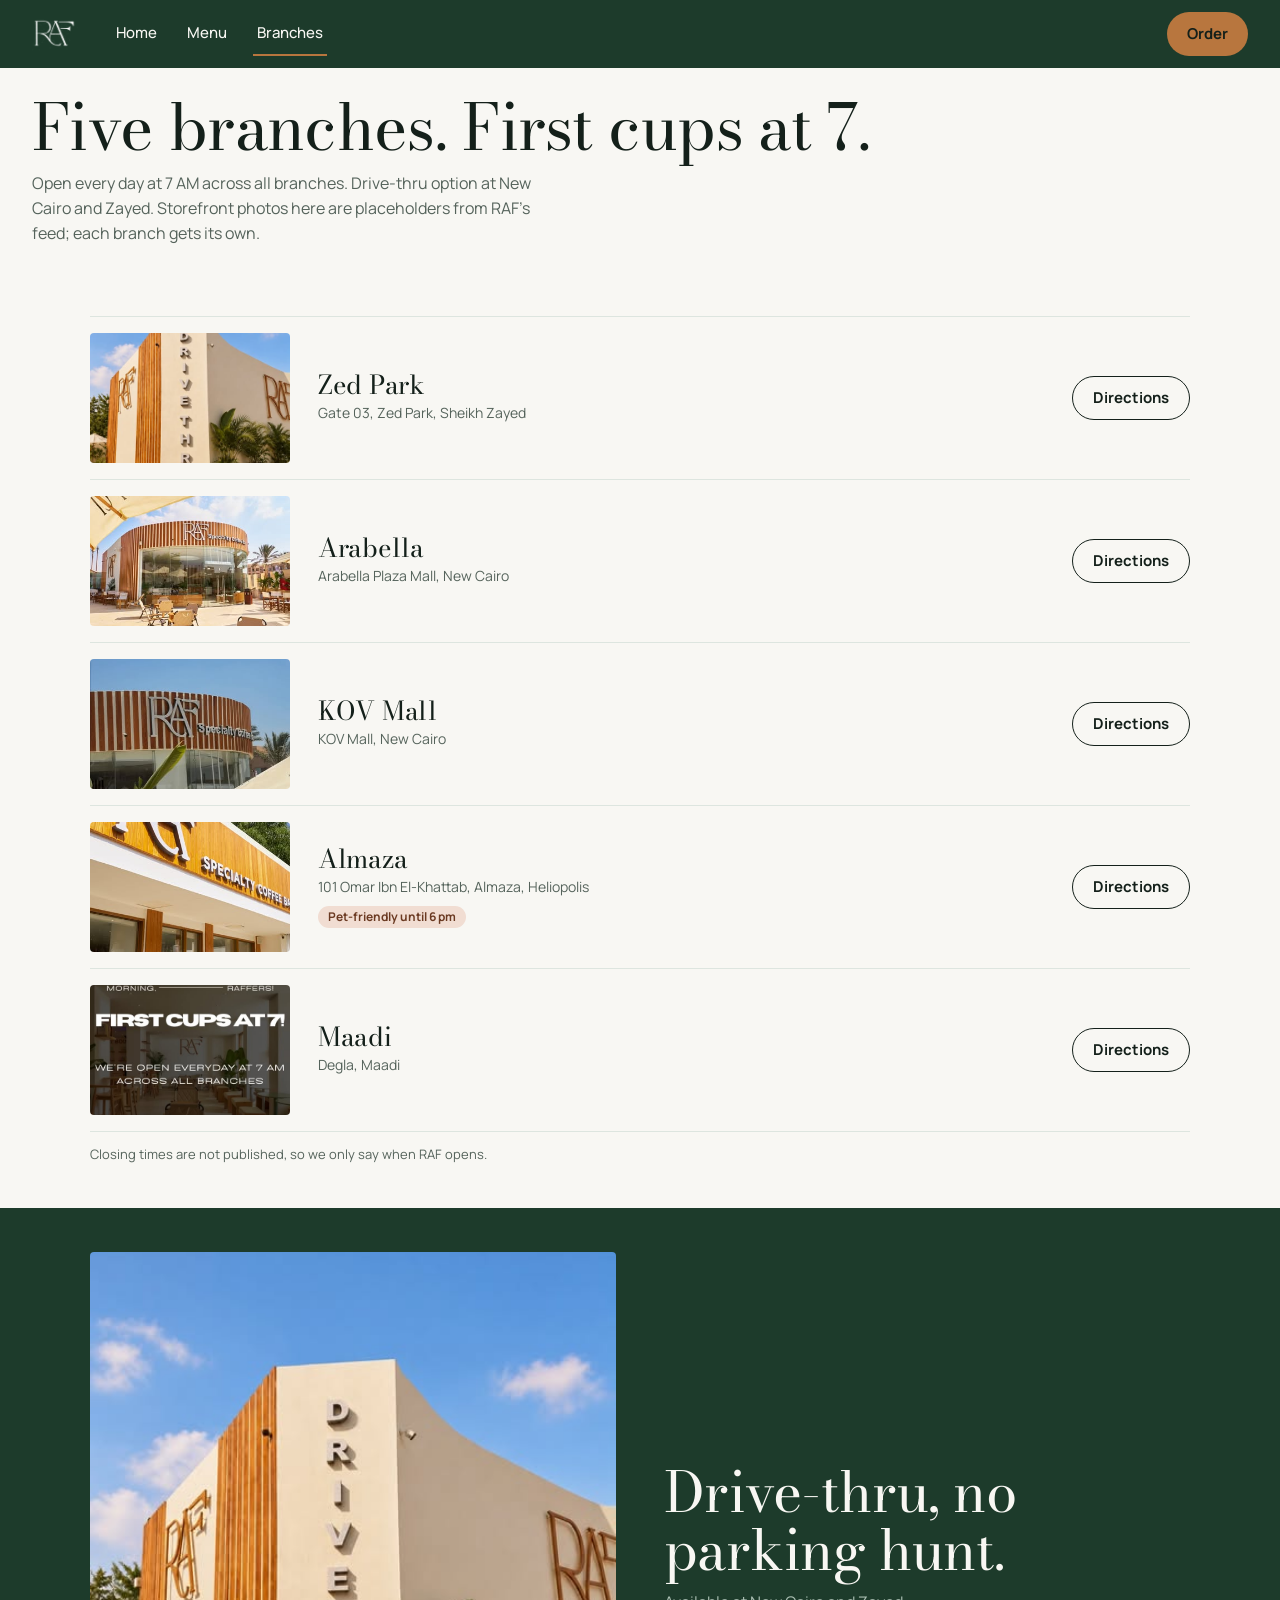
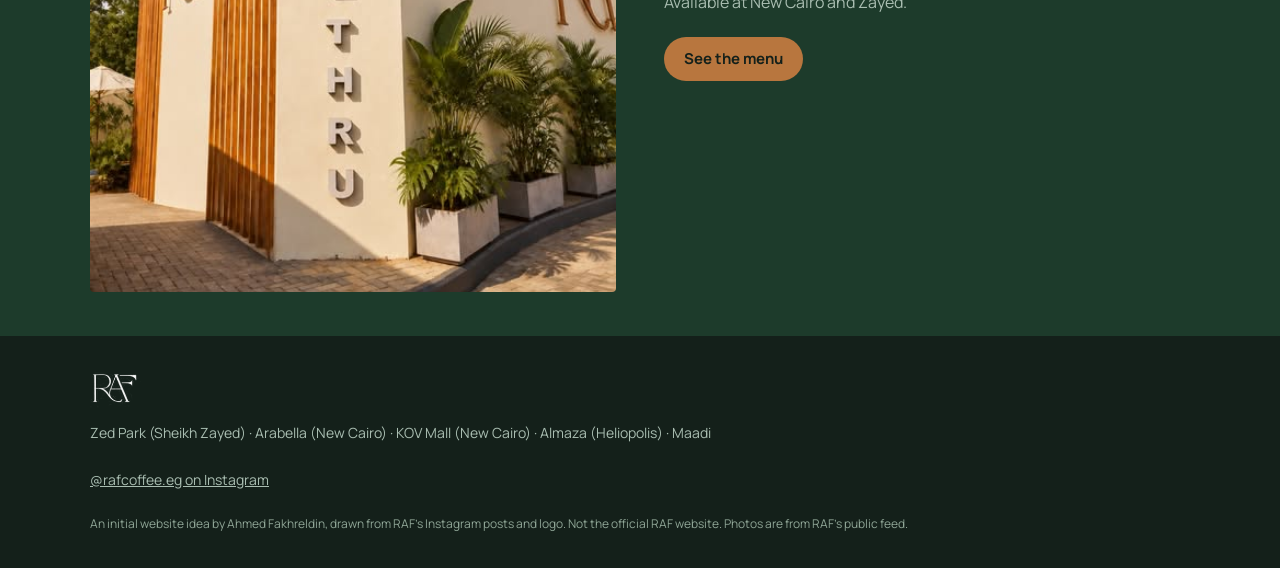
==== branches.html @ 0b595aea "RAF Specialty Coffee website preview (home, menu, branches) Co-Authored-By: Claude Sonnet 5.5 <norep" ====
<!doctype html>
<html lang="en">
<head>
<meta charset="utf-8">
<meta name="viewport" content="width=device-width,initial-scale=1">
<title>Branches | RAF Specialty Coffee</title>
<meta name="description" content="Five RAF Specialty Coffee branches: Zed Park, Arabella, KOV Mall, Almaza and Maadi.">
<link rel="icon" href="img/raf-logo.jpg">
<link rel="stylesheet" href="fonts.css">
<link rel="stylesheet" href="style.css">
</head>
<body>
<a class="sr" href="#main">Skip to content</a>
<header class="top">
<a class="logo" href="index.html" aria-label="RAF Specialty Coffee, home"><img src="img/raf-mark-white.png" alt="RAF" width="46" height="34"></a>
<nav aria-label="Main"><a href="index.html">Home</a><a href="menu.html">Menu</a><a href="branches.html" aria-current="page">Branches</a></nav>
<span class="sp"></span>
<a class="btn" href="https://www.talabat.com/egypt/raf-specialty-coffee" target="_blank" rel="noopener">Order</a>
<button class="burger" aria-label="Open menu" aria-expanded="false"><span></span></button>
</header>
<div class="drawer" role="dialog" aria-modal="true" aria-label="Menu">
<div class="row"><img src="img/raf-mark-white.png" alt="RAF" width="46" height="34" style="height:34px;width:auto"><button class="x" aria-label="Close menu">&times;</button></div>
<nav aria-label="Mobile">
<a href="index.html">Home</a><a href="menu.html">Menu</a><a href="branches.html">Branches</a>
</nav>
<p>Open every day from 7 AM, all five branches.</p>
</div>
<main id="main"><div class="greet"><h1>Five branches. First cups at 7.</h1><p class="sub">Open every day at 7 AM across all branches. Drive-thru option at New Cairo and Zayed. Storefront photos here are placeholders from RAF's feed; each branch gets its own.</p></div>
<section><div class="wrap"><h2 class="sr">All five branches</h2><div class="br">
<div class="brow"><img src="img/photo-09.jpg" alt="RAF storefront" width="200" height="130" loading="lazy"><div><h3>Zed Park</h3><p>Gate 03, Zed Park, Sheikh Zayed</p></div><a class="btn line" href="https://maps.app.goo.gl/PTEWyUyP9gKkPRDW9?g_st=com.google.maps.preview.copy" target="_blank" rel="noopener" aria-label="Directions to RAF Zed Park">Directions</a></div>
<div class="brow"><img src="img/photo-02.jpg" alt="RAF storefront" width="200" height="130" loading="lazy"><div><h3>Arabella</h3><p>Arabella Plaza Mall, New Cairo</p></div><a class="btn line" href="https://maps.app.goo.gl/kkiCXbD1SZbp9gvc9?g_st=iw" target="_blank" rel="noopener" aria-label="Directions to RAF Arabella">Directions</a></div>
<div class="brow"><img src="img/photo-08.jpg" alt="RAF storefront" width="200" height="130" loading="lazy"><div><h3>KOV Mall</h3><p>KOV Mall, New Cairo</p></div><a class="btn line" href="https://maps.app.goo.gl/p1Vdpnx9SvE4T423A?g_st=com.google.maps.preview.copy" target="_blank" rel="noopener" aria-label="Directions to RAF KOV Mall">Directions</a></div>
<div class="brow"><img src="img/photo-05.jpg" alt="RAF storefront" width="200" height="130" loading="lazy"><div><h3>Almaza</h3><p>101 Omar Ibn El-Khattab, Almaza, Heliopolis</p><span class="tag">Pet-friendly until 6 pm</span></div><a class="btn line" href="https://maps.app.goo.gl/NqkQB29h6zpN6PwXA?g_st=com.google.maps.preview.copy" target="_blank" rel="noopener" aria-label="Directions to RAF Almaza">Directions</a></div>
<div class="brow"><img src="img/photo-01.jpg" alt="RAF storefront" width="200" height="130" loading="lazy"><div><h3>Maadi</h3><p>Degla, Maadi</p></div><a class="btn line" href="https://maps.app.goo.gl/ExQRwecVbChes9Je6?g_st=ipc" target="_blank" rel="noopener" aria-label="Directions to RAF Maadi">Directions</a></div>
</div>
<p class="note">Closing times are not published, so we only say when RAF opens.</p></div></section>
<section class="band"><div class="wrap two"><img src="img/photo-09.jpg" alt="RAF drive-thru building with a vertical DRIVE THRU sign" width="480" height="640" loading="lazy"><div><h2>Drive-thru, no parking hunt.</h2><p class="sub">Available at New Cairo and Zayed.</p><div class="cta-row"><a class="btn" href="menu.html">See the menu</a></div></div></div></section>
</main>
<footer><div class="wrap">
<img src="img/raf-mark-white.png" alt="RAF Specialty Coffee" width="51" height="38">
<div>Zed Park (Sheikh Zayed) &middot; Arabella (New Cairo) &middot; KOV Mall (New Cairo) &middot; Almaza (Heliopolis) &middot; Maadi</div>
<div><a href="https://www.instagram.com/rafcoffee.eg/" target="_blank" rel="noopener">@rafcoffee.eg on Instagram</a></div>
<div class="prev">An initial website idea by Ahmed Fakhreldin, drawn from RAF's Instagram posts and logo. Not the official RAF website. Photos are from RAF's public feed.</div>
</div></footer>
<script src="app.js"></script>
</body>
</html>
---- fonts.css ----
@font-face{font-family:"Bodoni Moda";font-weight:400;font-style:normal;font-display:swap;src:url(fonts/bodoni-moda-latin-400-normal.woff2) format("woff2")}
@font-face{font-family:"Bodoni Moda";font-weight:400;font-style:italic;font-display:swap;src:url(fonts/bodoni-moda-latin-400-italic.woff2) format("woff2")}
@font-face{font-family:"Bodoni Moda";font-weight:500;font-style:normal;font-display:swap;src:url(fonts/bodoni-moda-latin-500-normal.woff2) format("woff2")}
@font-face{font-family:"Manrope";font-weight:400;font-style:normal;font-display:swap;src:url(fonts/manrope-latin-400-normal.woff2) format("woff2")}
@font-face{font-family:"Manrope";font-weight:500;font-style:normal;font-display:swap;src:url(fonts/manrope-latin-500-normal.woff2) format("woff2")}
@font-face{font-family:"Manrope";font-weight:700;font-style:normal;font-display:swap;src:url(fonts/manrope-latin-700-normal.woff2) format("woff2")}
---- style.css ----
:root{--green:#1D3B2B;--oak:#B8763E;--plaster:#F8F7F3;--tile:#D59D82;--ink:#14201A;--mist:#DDE5DF;--mute-g:#A9BDB1;--mute:#55635B;--r:4px}
*{box-sizing:border-box;margin:0}
html{scroll-behavior:smooth;-webkit-text-size-adjust:100%}
body{background:var(--plaster);color:var(--ink);font:400 16px/1.55 "Manrope",system-ui,sans-serif;overflow-x:hidden}
img{display:block;max-width:100%}
a{color:inherit}
:focus-visible{outline:3px solid var(--oak);outline-offset:3px;border-radius:2px}
.sr{position:absolute;width:1px;height:1px;overflow:hidden;clip:rect(0 0 0 0)}
h1,h2,h3{font-family:"Bodoni Moda",Georgia,serif;font-weight:400;line-height:1.05;letter-spacing:-.01em}
/* header */
.top{position:sticky;top:0;z-index:20;background:var(--green);color:var(--plaster);display:flex;align-items:center;gap:10px;padding:10px 16px;min-height:60px}
.top .logo{display:flex;align-items:center;min-height:44px;min-width:44px;flex:none}
.top .logo img{height:34px;width:auto}
.top nav{display:none;margin-left:24px;gap:22px}
.top nav a{text-decoration:none;font-weight:500;font-size:15px;min-height:44px;min-width:44px;justify-content:center;display:inline-flex;align-items:center;padding:0 4px;border-bottom:2px solid transparent}
.top nav a[aria-current=page],.top nav a:hover{border-color:var(--oak)}
.top .sp{flex:1}
.btn{display:inline-flex;align-items:center;justify-content:center;min-height:44px;padding:0 20px;border-radius:999px;background:var(--oak);color:var(--ink);font-weight:700;font-size:15px;text-decoration:none;border:0;cursor:pointer;font-family:inherit}
.btn:hover{background:#C98850}
.btn.line{background:none;border:1.5px solid currentColor;color:inherit}
.btn.line:hover{background:var(--green);color:var(--plaster);border-color:var(--green)}
.burger{width:44px;height:44px;border:0;background:none;color:inherit;cursor:pointer;display:grid;place-items:center}
.burger span,.burger span:before,.burger span:after{display:block;width:22px;height:2px;background:currentColor;content:"";position:relative}
.burger span:before{top:-7px;position:absolute}.burger span:after{top:7px;position:absolute}
.drawer{position:fixed;inset:0;z-index:40;background:var(--green);color:var(--plaster);padding:16px;display:none;flex-direction:column}
.drawer.open{display:flex}
.drawer .row{display:flex;justify-content:space-between;align-items:center;min-height:44px}
.drawer nav{display:flex;flex-direction:column;margin-top:32px}
.drawer nav a{font:400 40px/1.1 "Bodoni Moda",serif;text-decoration:none;padding:14px 0;border-bottom:1px solid #35553f}
.drawer p{margin-top:auto;color:var(--mute-g);font-size:14px}
.x{width:44px;height:44px;border:0;background:none;color:inherit;font-size:30px;cursor:pointer}
/* hero: slat shutter */
.hero{position:relative;background:var(--green);color:var(--plaster);overflow:hidden}
.hero .photo{position:relative;height:56vh;min-height:340px;max-height:620px}
.hero .photo img{width:100%;height:100%;object-fit:cover;object-position:50% 38%}
.slats{position:absolute;inset:0;display:grid;grid-template-columns:repeat(10,1fr);pointer-events:none}
.slats i{background:var(--oak);border-right:1px solid #9c6230;transform-origin:top;animation:roll .9s cubic-bezier(.65,0,.25,1) both;animation-delay:calc(var(--i)*70ms + .2s)}
@keyframes roll{to{transform:scaleY(0)}}
.hero .copy{padding:28px 16px 34px;max-width:1100px;margin:0 auto}
.hero h1{font-size:clamp(44px,11vw,104px)}
.hero p.lead{margin-top:14px;font-size:18px;max-width:34ch;color:#DCE7E0}
.status{display:inline-flex;align-items:center;gap:8px;margin-top:20px;padding:8px 14px;border:1px solid #6E8F7B;border-radius:999px;font-size:14px;font-weight:500}
.status b{width:9px;height:9px;border-radius:50%;background:var(--tile)}
.status.open b{background:#7bd08f}
.cta-row{display:flex;flex-wrap:wrap;gap:10px;margin-top:22px}
.cta-row .btn.line{color:var(--plaster)}
.cta-row .btn.line:hover{background:var(--plaster);color:var(--green);border-color:var(--plaster)}
/* slat divider */
.slatline{height:10px;background:repeating-linear-gradient(90deg,var(--oak) 0 14px,#9c6230 14px 15px,var(--oak) 15px 28px)}
section{padding:44px 16px}
.wrap{max-width:1100px;margin:0 auto}
h2{font-size:clamp(32px,7vw,56px)}
.sub{margin-top:10px;color:var(--mute);max-width:52ch}
/* portrait cards */
.cards{display:flex;gap:14px;overflow-x:auto;scroll-snap-type:x mandatory;scroll-padding:0 16px;margin:26px -16px 0;padding:0 16px 6px;scrollbar-width:none}
.cards::-webkit-scrollbar{display:none}
.pc{flex:0 0 min(64vw,260px);scroll-snap-align:start;text-decoration:none}
.pc img{width:100%;aspect-ratio:4/5;object-fit:cover;border-radius:var(--r)}
.pc h3{font-size:26px;margin-top:12px}
.pc p{font-size:14px;color:var(--mute);margin-top:2px}
/* branches */
.br{display:grid;gap:0;margin-top:22px}
.brow{display:grid;grid-template-columns:104px 1fr;gap:16px;padding:16px 0;border-top:1px solid var(--mist);align-items:center}
.brow:last-child{border-bottom:1px solid var(--mist)}
.brow img{width:104px;height:104px;object-fit:cover;border-radius:var(--r)}
.brow .btn{grid-column:2;justify-self:start}
.brow h3{font-size:26px}
.brow p{font-size:14px;color:var(--mute);margin-top:4px}
.tag{display:inline-block;margin-top:8px;margin-right:6px;padding:2px 10px;border-radius:999px;background:#F1DDD2;color:#6b3a22;font-size:12px;font-weight:700}
.tag.g{background:var(--mist);color:var(--green)}
/* dark band */
.band{background:var(--green);color:var(--plaster)}
.band .sub{color:var(--mute-g)}
.band .two{display:grid;gap:22px}
.band img{width:100%;border-radius:var(--r);aspect-ratio:4/3;object-fit:cover}
/* menu */
.chips{position:sticky;top:60px;z-index:15;background:var(--plaster);display:flex;gap:8px;overflow-x:auto;padding:10px 16px;border-bottom:1px solid var(--mist);scrollbar-width:none}
.chips::-webkit-scrollbar{display:none}
.chip{flex:none;min-height:44px;padding:0 18px;border-radius:999px;border:1.5px solid var(--green);background:none;color:var(--green);font:700 14px "Manrope";cursor:pointer;text-decoration:none;display:inline-flex;align-items:center}
.chip.on{background:var(--green);color:var(--plaster)}
.greet{padding:26px 16px 4px}
.greet h1{font-size:clamp(36px,9vw,64px)}
.cat{padding:34px 16px 6px;scroll-margin-top:130px}
.cat .head{display:grid;gap:16px}
.cat .head img{width:100%;aspect-ratio:4/5;max-height:420px;object-fit:cover;border-radius:var(--r)}
.items{margin-top:14px;max-width:720px}
.it{display:flex;justify-content:space-between;gap:16px;padding:14px 0;border-top:1px solid var(--mist)}
.it b{font-weight:700}.it span{color:var(--mute);font-size:14px;display:block}
.it em{font-style:normal;font-weight:700;white-space:nowrap}
.note{font-size:13px;color:var(--mute);margin-top:12px}
.pick{display:grid;gap:12px;margin-top:20px}
.pick a{display:block;padding:18px;border:1.5px solid var(--green);border-radius:var(--r);text-decoration:none}
.pick a:hover{background:var(--green);color:var(--plaster)}
.pick h3{font-size:24px}.pick p{font-size:14px;margin-top:2px}
footer{background:var(--ink);color:var(--mute-g);padding:34px 16px;font-size:14px}
footer .wrap{display:grid;gap:14px}
footer img{height:38px;width:auto}
footer a{display:inline-flex;align-items:center;min-height:44px}
footer .prev{color:#8fa596;font-size:12px}
@media(min-width:760px){
 .top{padding:12px 32px}.top nav{display:flex}.burger{display:none}
 section,.greet,.cat{padding-left:32px;padding-right:32px}
 .cards{margin:26px 0 0;padding:0;overflow:visible}.pc{flex:1}
 .brow{grid-template-columns:200px 1fr auto;gap:28px}.brow .btn{grid-column:auto;justify-self:end}.brow img{width:200px;height:130px}
 .band .two{grid-template-columns:1fr 1fr;align-items:center;gap:48px}
 .cat .head{grid-template-columns:320px 1fr;align-items:end;gap:32px}
 .chips{padding:10px 32px}
 .hero{display:grid;grid-template-columns:1fr minmax(360px,520px);min-height:0}
 .hero .photo{order:2;height:clamp(560px,80vh,720px);max-height:none}.hero .photo img{position:absolute;inset:0}
 .hero .copy{order:1;align-self:end;padding:48px 40px 64px max(32px,calc((100vw - 1100px)/2));margin:0;max-width:none}
 .pick{grid-template-columns:repeat(3,1fr)}
}
@media(prefers-reduced-motion:reduce){.slats i{animation:none;transform:scaleY(0)}html{scroll-behavior:auto}}
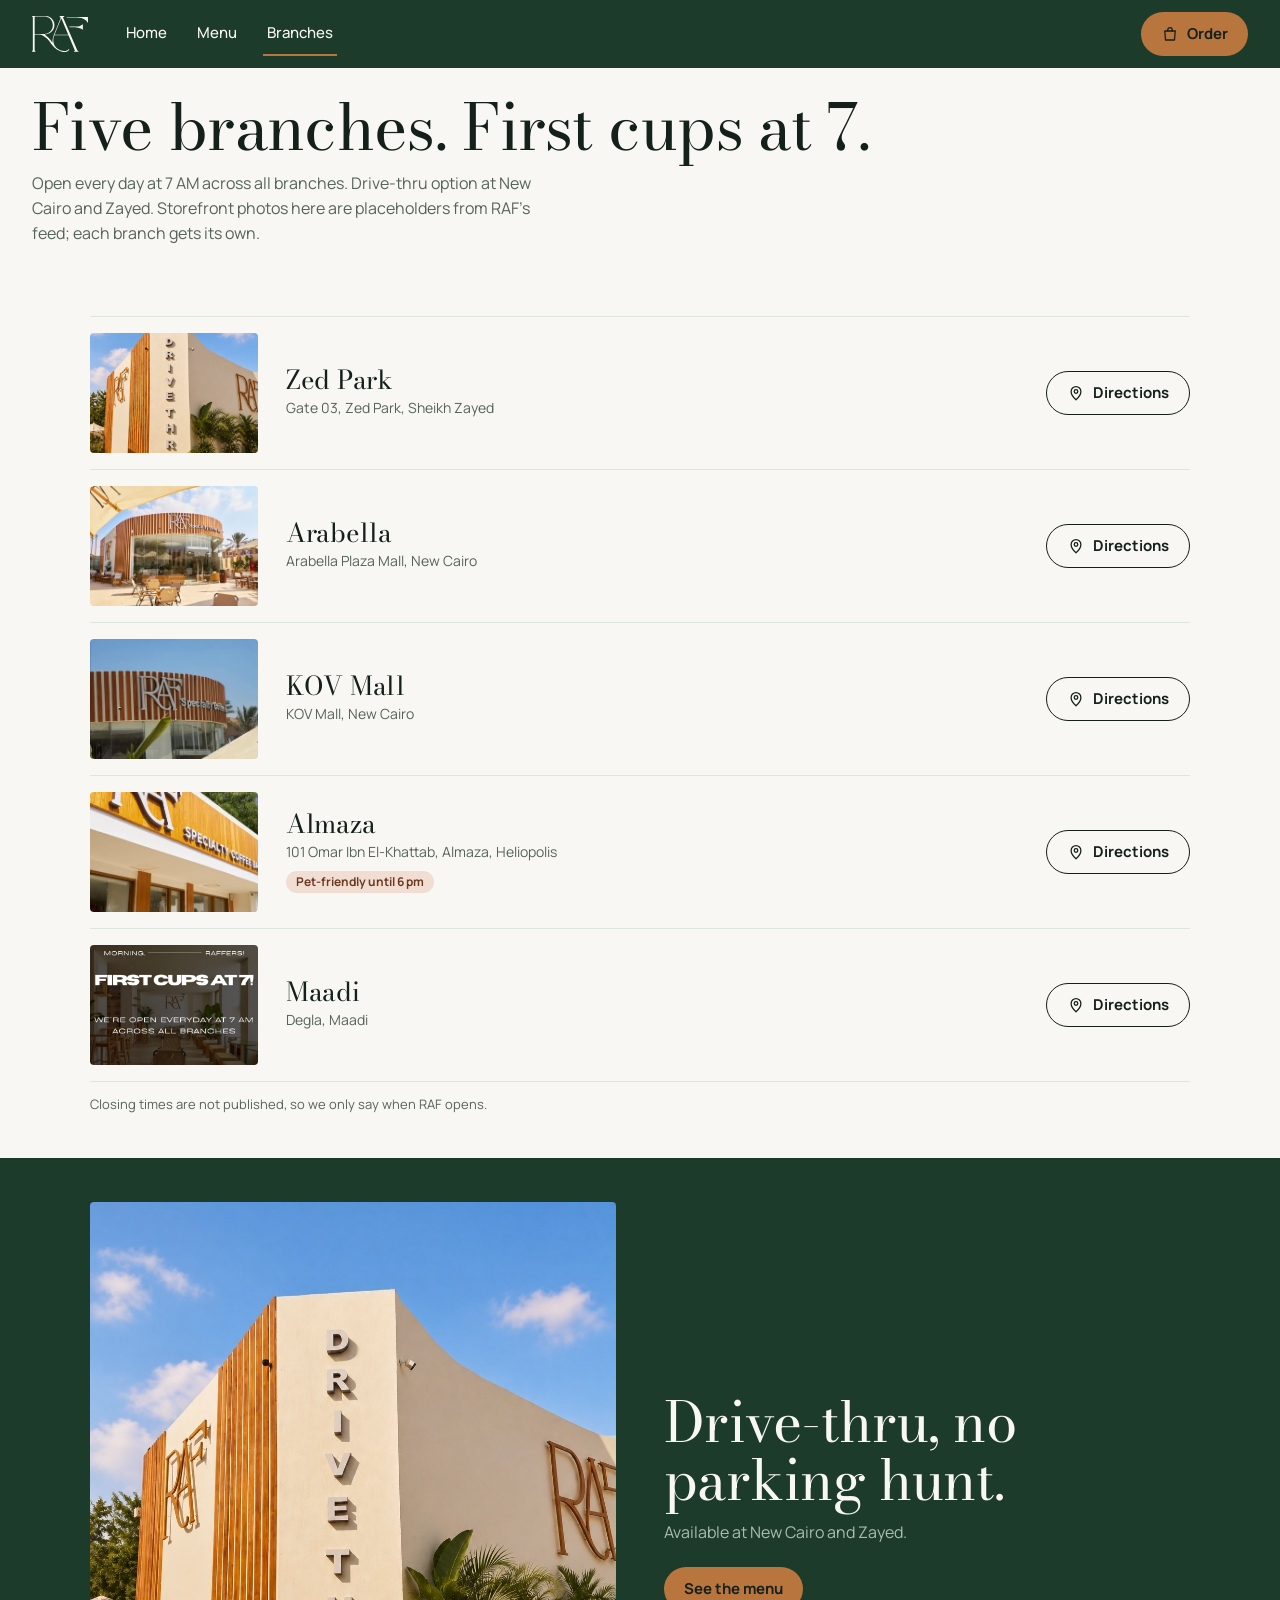
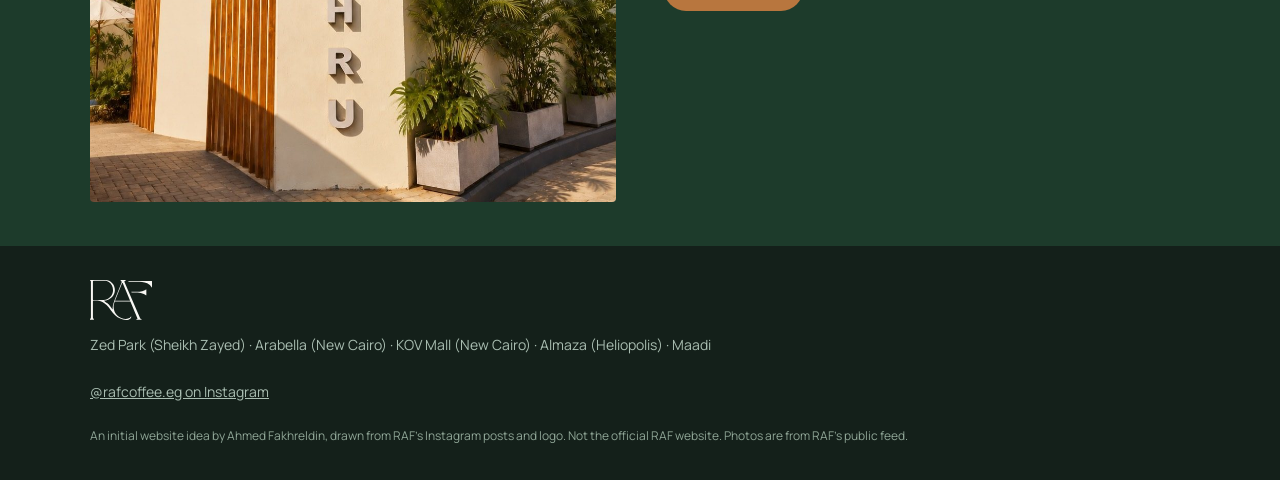
==== commit cfa3579e: "Vector RAF logo, sharp full-size photos, SVG icons - Redrawn RAF monogram as a clean SVG (straight s" ====
--- a/branches.html
+++ b/branches.html
@@ -5,21 +5,30 @@
 <meta name="viewport" content="width=device-width,initial-scale=1">
 <title>Branches | RAF Specialty Coffee</title>
 <meta name="description" content="Five RAF Specialty Coffee branches: Zed Park, Arabella, KOV Mall, Almaza and Maadi.">
-<link rel="icon" href="img/raf-logo.jpg">
+<link rel="icon" href="img/favicon.svg" type="image/svg+xml">
+<link rel="icon" href="img/icon-32.png" sizes="32x32" type="image/png">
+<link rel="apple-touch-icon" href="img/apple-touch-icon.png">
+<meta name="theme-color" content="#1D3B2B">
 <link rel="stylesheet" href="fonts.css">
 <link rel="stylesheet" href="style.css">
 </head>
 <body>
 <a class="sr" href="#main">Skip to content</a>
+<svg width="0" height="0" style="position:absolute" aria-hidden="true" focusable="false"><defs>
+<symbol id="i-pin" viewBox="0 0 24 24"><path d="M12 21s-6.5-5.6-6.5-11a6.5 6.5 0 0 1 13 0c0 5.4-6.5 11-6.5 11Z"/><circle cx="12" cy="10" r="2.4"/></symbol>
+<symbol id="i-bag" viewBox="0 0 24 24"><path d="M5 8h14l-1 12H6L5 8Z"/><path d="M9 8V6.5a3 3 0 0 1 6 0V8"/></symbol>
+<symbol id="i-arrow" viewBox="0 0 24 24"><path d="M5 12h14M13 6l6 6-6 6"/></symbol>
+<symbol id="i-cup" viewBox="0 0 24 24"><path d="M5 9h11v5a5 5 0 0 1-5 5h-1a5 5 0 0 1-5-5V9Z"/><path d="M16 10.5h1.5a2.5 2.5 0 0 1 0 5H16"/><path d="M8 4c0 1.2 1 1.2 1 2.4M12 4c0 1.2 1 1.2 1 2.4"/></symbol>
+</defs></svg>
 <header class="top">
-<a class="logo" href="index.html" aria-label="RAF Specialty Coffee, home"><img src="img/raf-mark-white.png" alt="RAF" width="46" height="34"></a>
+<a class="logo" href="index.html" aria-label="RAF Specialty Coffee, home"><img src="img/raf-mark-plaster.svg" alt="RAF" width="56" height="36"></a>
 <nav aria-label="Main"><a href="index.html">Home</a><a href="menu.html">Menu</a><a href="branches.html" aria-current="page">Branches</a></nav>
 <span class="sp"></span>
-<a class="btn" href="https://www.talabat.com/egypt/raf-specialty-coffee" target="_blank" rel="noopener">Order</a>
+<a class="btn" href="https://www.talabat.com/egypt/raf-specialty-coffee" target="_blank" rel="noopener"><svg class="ic" aria-hidden="true"><use href="#i-bag"/></svg>Order</a>
 <button class="burger" aria-label="Open menu" aria-expanded="false"><span></span></button>
 </header>
 <div class="drawer" role="dialog" aria-modal="true" aria-label="Menu">
-<div class="row"><img src="img/raf-mark-white.png" alt="RAF" width="46" height="34" style="height:34px;width:auto"><button class="x" aria-label="Close menu">&times;</button></div>
+<div class="row"><img src="img/raf-mark-plaster.svg" alt="RAF" width="56" height="36" style="height:36px;width:auto"><button class="x" aria-label="Close menu">&times;</button></div>
 <nav aria-label="Mobile">
 <a href="index.html">Home</a><a href="menu.html">Menu</a><a href="branches.html">Branches</a>
 </nav>
@@ -27,17 +36,17 @@
 </div>
 <main id="main"><div class="greet"><h1>Five branches. First cups at 7.</h1><p class="sub">Open every day at 7 AM across all branches. Drive-thru option at New Cairo and Zayed. Storefront photos here are placeholders from RAF's feed; each branch gets its own.</p></div>
 <section><div class="wrap"><h2 class="sr">All five branches</h2><div class="br">
-<div class="brow"><img src="img/photo-09.jpg" alt="RAF storefront" width="200" height="130" loading="lazy"><div><h3>Zed Park</h3><p>Gate 03, Zed Park, Sheikh Zayed</p></div><a class="btn line" href="https://maps.app.goo.gl/PTEWyUyP9gKkPRDW9?g_st=com.google.maps.preview.copy" target="_blank" rel="noopener" aria-label="Directions to RAF Zed Park">Directions</a></div>
-<div class="brow"><img src="img/photo-02.jpg" alt="RAF storefront" width="200" height="130" loading="lazy"><div><h3>Arabella</h3><p>Arabella Plaza Mall, New Cairo</p></div><a class="btn line" href="https://maps.app.goo.gl/kkiCXbD1SZbp9gvc9?g_st=iw" target="_blank" rel="noopener" aria-label="Directions to RAF Arabella">Directions</a></div>
-<div class="brow"><img src="img/photo-08.jpg" alt="RAF storefront" width="200" height="130" loading="lazy"><div><h3>KOV Mall</h3><p>KOV Mall, New Cairo</p></div><a class="btn line" href="https://maps.app.goo.gl/p1Vdpnx9SvE4T423A?g_st=com.google.maps.preview.copy" target="_blank" rel="noopener" aria-label="Directions to RAF KOV Mall">Directions</a></div>
-<div class="brow"><img src="img/photo-05.jpg" alt="RAF storefront" width="200" height="130" loading="lazy"><div><h3>Almaza</h3><p>101 Omar Ibn El-Khattab, Almaza, Heliopolis</p><span class="tag">Pet-friendly until 6 pm</span></div><a class="btn line" href="https://maps.app.goo.gl/NqkQB29h6zpN6PwXA?g_st=com.google.maps.preview.copy" target="_blank" rel="noopener" aria-label="Directions to RAF Almaza">Directions</a></div>
-<div class="brow"><img src="img/photo-01.jpg" alt="RAF storefront" width="200" height="130" loading="lazy"><div><h3>Maadi</h3><p>Degla, Maadi</p></div><a class="btn line" href="https://maps.app.goo.gl/ExQRwecVbChes9Je6?g_st=ipc" target="_blank" rel="noopener" aria-label="Directions to RAF Maadi">Directions</a></div>
+<div class="brow"><img src="img/photo-09.jpg" alt="RAF storefront" width="200" height="130" loading="lazy"><div><h3>Zed Park</h3><p>Gate 03, Zed Park, Sheikh Zayed</p></div><a class="btn line" href="https://maps.app.goo.gl/PTEWyUyP9gKkPRDW9?g_st=com.google.maps.preview.copy" target="_blank" rel="noopener" aria-label="Directions to RAF Zed Park"><svg class="ic" aria-hidden="true"><use href="#i-pin"/></svg>Directions</a></div>
+<div class="brow"><img src="img/photo-02.jpg" alt="RAF storefront" width="200" height="130" loading="lazy"><div><h3>Arabella</h3><p>Arabella Plaza Mall, New Cairo</p></div><a class="btn line" href="https://maps.app.goo.gl/kkiCXbD1SZbp9gvc9?g_st=iw" target="_blank" rel="noopener" aria-label="Directions to RAF Arabella"><svg class="ic" aria-hidden="true"><use href="#i-pin"/></svg>Directions</a></div>
+<div class="brow"><img src="img/photo-08.jpg" alt="RAF storefront" width="200" height="130" loading="lazy"><div><h3>KOV Mall</h3><p>KOV Mall, New Cairo</p></div><a class="btn line" href="https://maps.app.goo.gl/p1Vdpnx9SvE4T423A?g_st=com.google.maps.preview.copy" target="_blank" rel="noopener" aria-label="Directions to RAF KOV Mall"><svg class="ic" aria-hidden="true"><use href="#i-pin"/></svg>Directions</a></div>
+<div class="brow"><img src="img/photo-05.jpg" alt="RAF storefront" width="200" height="130" loading="lazy"><div><h3>Almaza</h3><p>101 Omar Ibn El-Khattab, Almaza, Heliopolis</p><span class="tag">Pet-friendly until 6 pm</span></div><a class="btn line" href="https://maps.app.goo.gl/NqkQB29h6zpN6PwXA?g_st=com.google.maps.preview.copy" target="_blank" rel="noopener" aria-label="Directions to RAF Almaza"><svg class="ic" aria-hidden="true"><use href="#i-pin"/></svg>Directions</a></div>
+<div class="brow"><img src="img/photo-01.jpg" alt="RAF announcement listing all five branches" width="200" height="130" loading="lazy"><div><h3>Maadi</h3><p>Degla, Maadi</p></div><a class="btn line" href="https://maps.app.goo.gl/ExQRwecVbChes9Je6?g_st=ipc" target="_blank" rel="noopener" aria-label="Directions to RAF Maadi"><svg class="ic" aria-hidden="true"><use href="#i-pin"/></svg>Directions</a></div>
 </div>
 <p class="note">Closing times are not published, so we only say when RAF opens.</p></div></section>
-<section class="band"><div class="wrap two"><img src="img/photo-09.jpg" alt="RAF drive-thru building with a vertical DRIVE THRU sign" width="480" height="640" loading="lazy"><div><h2>Drive-thru, no parking hunt.</h2><p class="sub">Available at New Cairo and Zayed.</p><div class="cta-row"><a class="btn" href="menu.html">See the menu</a></div></div></div></section>
+<section class="band"><div class="wrap two"><img class="tall" src="img/photo-09.jpg" alt="RAF drive-thru building with oak slats and a vertical DRIVE THRU sign" width="1024" height="1365" loading="lazy" decoding="async"><div><h2>Drive-thru, no parking hunt.</h2><p class="sub">Available at New Cairo and Zayed.</p><div class="cta-row"><a class="btn" href="menu.html">See the menu</a></div></div></div></section>
 </main>
 <footer><div class="wrap">
-<img src="img/raf-mark-white.png" alt="RAF Specialty Coffee" width="51" height="38">
+<img src="img/raf-mark-plaster.svg" alt="RAF Specialty Coffee" width="62" height="40">
 <div>Zed Park (Sheikh Zayed) &middot; Arabella (New Cairo) &middot; KOV Mall (New Cairo) &middot; Almaza (Heliopolis) &middot; Maadi</div>
 <div><a href="https://www.instagram.com/rafcoffee.eg/" target="_blank" rel="noopener">@rafcoffee.eg on Instagram</a></div>
 <div class="prev">An initial website idea by Ahmed Fakhreldin, drawn from RAF's Instagram posts and logo. Not the official RAF website. Photos are from RAF's public feed.</div>
--- a/style.css
+++ b/style.css
@@ -10,13 +10,14 @@
 /* header */
 .top{position:sticky;top:0;z-index:20;background:var(--green);color:var(--plaster);display:flex;align-items:center;gap:10px;padding:10px 16px;min-height:60px}
 .top .logo{display:flex;align-items:center;min-height:44px;min-width:44px;flex:none}
-.top .logo img{height:34px;width:auto}
+.top .logo img{height:36px;width:auto}
 .top nav{display:none;margin-left:24px;gap:22px}
 .top nav a{text-decoration:none;font-weight:500;font-size:15px;min-height:44px;min-width:44px;justify-content:center;display:inline-flex;align-items:center;padding:0 4px;border-bottom:2px solid transparent}
 .top nav a[aria-current=page],.top nav a:hover{border-color:var(--oak)}
 .top .sp{flex:1}
 .btn{display:inline-flex;align-items:center;justify-content:center;min-height:44px;padding:0 20px;border-radius:999px;background:var(--oak);color:var(--ink);font-weight:700;font-size:15px;text-decoration:none;border:0;cursor:pointer;font-family:inherit}
 .btn:hover{background:#C98850}
+.ic{width:18px;height:18px;margin-right:8px;flex:none;fill:none;stroke:currentColor;stroke-width:1.7;stroke-linecap:round;stroke-linejoin:round}
 .btn.line{background:none;border:1.5px solid currentColor;color:inherit}
 .btn.line:hover{background:var(--green);color:var(--plaster);border-color:var(--green)}
 .burger{width:44px;height:44px;border:0;background:none;color:inherit;cursor:pointer;display:grid;place-items:center}
@@ -32,7 +33,7 @@
 /* hero: slat shutter */
 .hero{position:relative;background:var(--green);color:var(--plaster);overflow:hidden}
 .hero .photo{position:relative;height:56vh;min-height:340px;max-height:620px}
-.hero .photo img{width:100%;height:100%;object-fit:cover;object-position:50% 38%}
+.hero .photo img{width:100%;height:100%;object-fit:cover;object-position:50% 72%;background:var(--green)}
 .slats{position:absolute;inset:0;display:grid;grid-template-columns:repeat(10,1fr);pointer-events:none}
 .slats i{background:var(--oak);border-right:1px solid #9c6230;transform-origin:top;animation:roll .9s cubic-bezier(.65,0,.25,1) both;animation-delay:calc(var(--i)*70ms + .2s)}
 @keyframes roll{to{transform:scaleY(0)}}
@@ -55,7 +56,7 @@
 .cards{display:flex;gap:14px;overflow-x:auto;scroll-snap-type:x mandatory;scroll-padding:0 16px;margin:26px -16px 0;padding:0 16px 6px;scrollbar-width:none}
 .cards::-webkit-scrollbar{display:none}
 .pc{flex:0 0 min(64vw,260px);scroll-snap-align:start;text-decoration:none}
-.pc img{width:100%;aspect-ratio:4/5;object-fit:cover;border-radius:var(--r)}
+.pc img{width:100%;height:auto;aspect-ratio:4/5;object-fit:cover;border-radius:var(--r)}
 .pc h3{font-size:26px;margin-top:12px}
 .pc p{font-size:14px;color:var(--mute);margin-top:2px}
 /* branches */
@@ -72,7 +73,8 @@
 .band{background:var(--green);color:var(--plaster)}
 .band .sub{color:var(--mute-g)}
 .band .two{display:grid;gap:22px}
-.band img{width:100%;border-radius:var(--r);aspect-ratio:4/3;object-fit:cover}
+.band img{width:100%;height:auto;border-radius:var(--r);aspect-ratio:4/3;object-fit:cover}
+.band img.tall{aspect-ratio:4/5;max-height:600px}
 /* menu */
 .chips{position:sticky;top:60px;z-index:15;background:var(--plaster);display:flex;gap:8px;overflow-x:auto;padding:10px 16px;border-bottom:1px solid var(--mist);scrollbar-width:none}
 .chips::-webkit-scrollbar{display:none}
@@ -82,7 +84,7 @@
 .greet h1{font-size:clamp(36px,9vw,64px)}
 .cat{padding:34px 16px 6px;scroll-margin-top:130px}
 .cat .head{display:grid;gap:16px}
-.cat .head img{width:100%;aspect-ratio:4/5;max-height:420px;object-fit:cover;border-radius:var(--r)}
+.cat .head img{width:100%;height:auto;aspect-ratio:4/5;max-height:420px;object-fit:cover;border-radius:var(--r)}
 .items{margin-top:14px;max-width:720px}
 .it{display:flex;justify-content:space-between;gap:16px;padding:14px 0;border-top:1px solid var(--mist)}
 .it b{font-weight:700}.it span{color:var(--mute);font-size:14px;display:block}
@@ -94,14 +96,14 @@
 .pick h3{font-size:24px}.pick p{font-size:14px;margin-top:2px}
 footer{background:var(--ink);color:var(--mute-g);padding:34px 16px;font-size:14px}
 footer .wrap{display:grid;gap:14px}
-footer img{height:38px;width:auto}
+footer img{height:40px;width:auto}
 footer a{display:inline-flex;align-items:center;min-height:44px}
 footer .prev{color:#8fa596;font-size:12px}
 @media(min-width:760px){
  .top{padding:12px 32px}.top nav{display:flex}.burger{display:none}
  section,.greet,.cat{padding-left:32px;padding-right:32px}
  .cards{margin:26px 0 0;padding:0;overflow:visible}.pc{flex:1}
- .brow{grid-template-columns:200px 1fr auto;gap:28px}.brow .btn{grid-column:auto;justify-self:end}.brow img{width:200px;height:130px}
+ .brow{grid-template-columns:168px 1fr auto;gap:28px}.brow .btn{grid-column:auto;justify-self:end}.brow img{width:168px;height:120px}
  .band .two{grid-template-columns:1fr 1fr;align-items:center;gap:48px}
  .cat .head{grid-template-columns:320px 1fr;align-items:end;gap:32px}
  .chips{padding:10px 32px}
